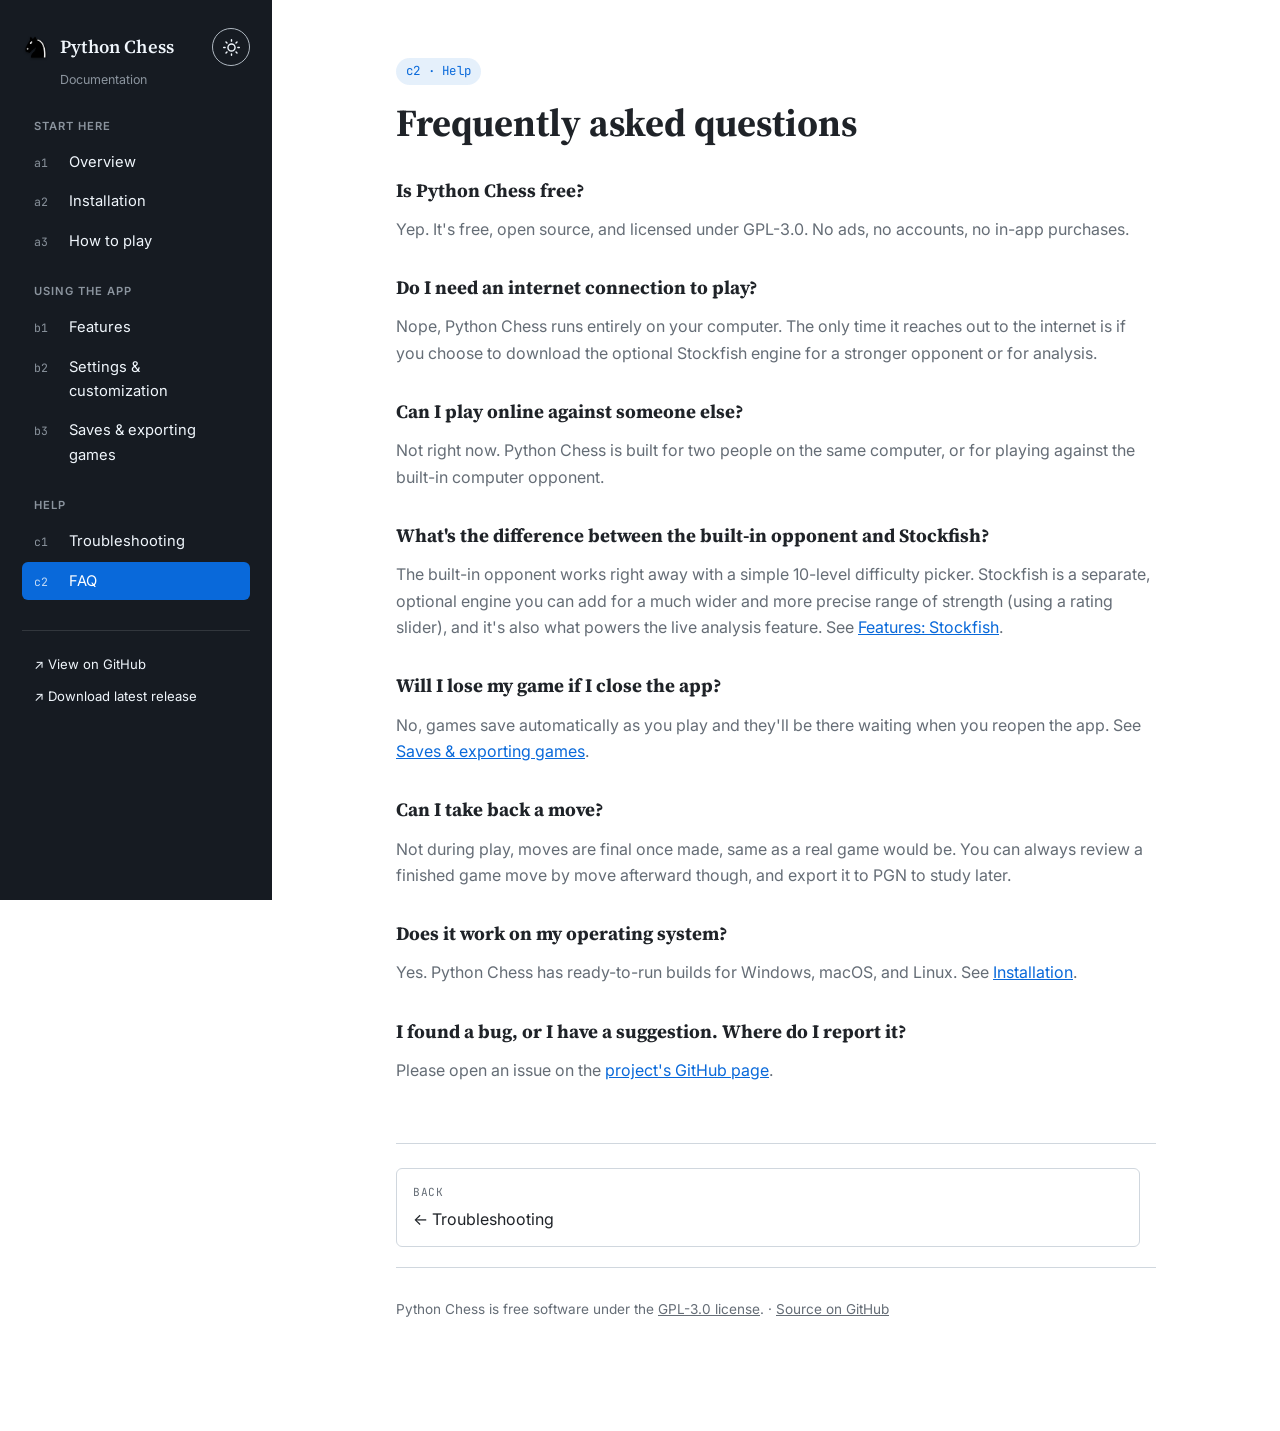
==== docs/faq.html @ 27138389 "Docs" ====
<!DOCTYPE html>
<html lang="en" data-theme="dark">
<head>
<meta charset="UTF-8">
<meta name="viewport" content="width=device-width, initial-scale=1.0">
<title>FAQ - Python Chess Docs</title>
<meta name="description" content="Frequently asked questions about Python Chess.">
<link rel="icon" id="favicon" type="image/png" href="assets/imgs/w_knight.png">
<link rel="preconnect" href="https://fonts.googleapis.com">
<link href="https://fonts.googleapis.com/css2?family=Source+Serif+4:wght@500;600;700&family=Inter:wght@400;500;600;700&family=JetBrains+Mono:wght@400;500&display=swap" rel="stylesheet">
<link rel="stylesheet" href="assets/style.css">
<script>
  (function () {
    try {
      var stored = localStorage.getItem('theme');
      var theme = stored === 'light' || stored === 'dark'
        ? stored
        : (window.matchMedia('(prefers-color-scheme: light)').matches ? 'light' : 'dark');
      document.documentElement.setAttribute('data-theme', theme);
    } catch (e) {}
  })();
</script>
</head>
<body>

<a class="skip-link" href="#main">Skip to content</a>

<div class="topbar">
  <a class="brand" href="index.html"><img class="knight-icon" src="assets/imgs/w_knight.png" alt=""> Python Chess</a>
  <div class="topbar-right">
    <button class="theme-toggle" id="theme-toggle-mobile" type="button" aria-label="Switch to light theme" title="Toggle colour theme">
      <svg class="icon-sun" viewBox="0 0 24 24" fill="none" stroke="currentColor" stroke-width="2" stroke-linecap="round" stroke-linejoin="round" aria-hidden="true" focusable="false"><circle cx="12" cy="12" r="5"></circle><line x1="12" y1="1" x2="12" y2="3"></line><line x1="12" y1="21" x2="12" y2="23"></line><line x1="4.22" y1="4.22" x2="5.64" y2="5.64"></line><line x1="18.36" y1="18.36" x2="19.78" y2="19.78"></line><line x1="1" y1="12" x2="3" y2="12"></line><line x1="21" y1="12" x2="23" y2="12"></line><line x1="4.22" y1="19.78" x2="5.64" y2="18.36"></line><line x1="18.36" y1="5.64" x2="19.78" y2="4.22"></line></svg>
      <svg class="icon-moon" viewBox="0 0 24 24" fill="none" stroke="currentColor" stroke-width="2" stroke-linecap="round" stroke-linejoin="round" aria-hidden="true" focusable="false"><path d="M21 12.79A9 9 0 1 1 11.21 3 7 7 0 0 0 21 12.79z"></path></svg>
    </button>
    <button class="nav-toggle" aria-expanded="false" aria-label="Toggle navigation">Menu</button>
  </div>
</div>

<div class="shell">
  <aside class="sidebar">
    <div class="brand-row">
      <a class="brand" href="index.html">
        <img class="knight-icon" src="assets/imgs/w_knight.png" alt="">
        <span class="brand-name">Python Chess</span>
      </a>
      <button class="theme-toggle" id="theme-toggle" type="button" aria-label="Switch to light theme" title="Toggle colour theme">
        <svg class="icon-sun" viewBox="0 0 24 24" fill="none" stroke="currentColor" stroke-width="2" stroke-linecap="round" stroke-linejoin="round" aria-hidden="true" focusable="false"><circle cx="12" cy="12" r="5"></circle><line x1="12" y1="1" x2="12" y2="3"></line><line x1="12" y1="21" x2="12" y2="23"></line><line x1="4.22" y1="4.22" x2="5.64" y2="5.64"></line><line x1="18.36" y1="18.36" x2="19.78" y2="19.78"></line><line x1="1" y1="12" x2="3" y2="12"></line><line x1="21" y1="12" x2="23" y2="12"></line><line x1="4.22" y1="19.78" x2="5.64" y2="18.36"></line><line x1="18.36" y1="5.64" x2="19.78" y2="4.22"></line></svg>
        <svg class="icon-moon" viewBox="0 0 24 24" fill="none" stroke="currentColor" stroke-width="2" stroke-linecap="round" stroke-linejoin="round" aria-hidden="true" focusable="false"><path d="M21 12.79A9 9 0 1 1 11.21 3 7 7 0 0 0 21 12.79z"></path></svg>
      </button>
    </div>
    <p class="tagline">Documentation</p>

    <nav aria-label="Documentation">
      <div class="nav-group">
        <p class="nav-group-label">Start here</p>
        <ul>
          <li><a href="index.html"><span class="sq">a1</span>Overview</a></li>
          <li><a href="installation.html"><span class="sq">a2</span>Installation</a></li>
          <li><a href="how-to-play.html"><span class="sq">a3</span>How to play</a></li>
        </ul>
      </div>
      <div class="nav-group">
        <p class="nav-group-label">Using the app</p>
        <ul>
          <li><a href="features.html"><span class="sq">b1</span>Features</a></li>
          <li><a href="settings.html"><span class="sq">b2</span>Settings &amp; customization</a></li>
          <li><a href="saves-and-export.html"><span class="sq">b3</span>Saves &amp; exporting games</a></li>
        </ul>
      </div>
      <div class="nav-group">
        <p class="nav-group-label">Help</p>
        <ul>
          <li><a href="troubleshooting.html"><span class="sq">c1</span>Troubleshooting</a></li>
          <li><a href="faq.html"><span class="sq">c2</span>FAQ</a></li>
        </ul>
      </div>
    </nav>

    <div class="sidebar-footer">
      <a href="https://github.com/bottledpepsi/Python-Chess">↗ View on GitHub</a>
      <a href="https://github.com/bottledpepsi/Python-Chess/releases">↗ Download latest release</a>
    </div>
  </aside>

  <main id="main">
    <div class="content">

      <span class="eyebrow">c2 · Help</span>
      <h1>Frequently asked questions</h1>

      <h3>Is Python Chess free?</h3>
      <p>Yep. It's free, open source, and licensed under GPL-3.0. No ads, no accounts, no in-app purchases.</p>

      <h3>Do I need an internet connection to play?</h3>
      <p>Nope, Python Chess runs entirely on your computer. The only time it reaches out to the internet is if you choose to download the optional Stockfish engine for a stronger opponent or for analysis.</p>

      <h3>Can I play online against someone else?</h3>
      <p>Not right now. Python Chess is built for two people on the same computer, or for playing against the built-in computer opponent.</p>

      <h3>What's the difference between the built-in opponent and Stockfish?</h3>
      <p>The built-in opponent works right away with a simple 10-level difficulty picker. Stockfish is a separate, optional engine you can add for a much wider and more precise range of strength (using a rating slider), and it's also what powers the live analysis feature. See <a href="features.html#stockfish">Features: Stockfish</a>.</p>

      <h3>Will I lose my game if I close the app?</h3>
      <p>No, games save automatically as you play and they'll be there waiting when you reopen the app. See <a href="saves-and-export.html">Saves &amp; exporting games</a>.</p>

      <h3>Can I take back a move?</h3>
      <p>Not during play, moves are final once made, same as a real game would be. You can always review a finished game move by move afterward though, and export it to PGN to study later.</p>

      <h3>Does it work on my operating system?</h3>
      <p>Yes. Python Chess has ready-to-run builds for Windows, macOS, and Linux. See <a href="installation.html">Installation</a>.</p>

      <h3>I found a bug, or I have a suggestion. Where do I report it?</h3>
      <p>Please open an issue on the <a href="https://github.com/bottledpepsi/Python-Chess/issues">project's GitHub page</a>.</p>

      <div class="page-nav">
        <a class="prev" href="troubleshooting.html">
          <span class="dir">Back</span>
          ← Troubleshooting
        </a>
        <span></span>
      </div>

    </div>
    <div class="site-footer">
      Python Chess is free software under the <a href="https://github.com/bottledpepsi/Python-Chess/blob/main/LICENSE">GPL-3.0 license</a>. ·
      <a href="https://github.com/bottledpepsi/Python-Chess">Source on GitHub</a>
    </div>
  </main>
</div>

<script src="assets/theme.js"></script>
</body>
</html>
---- docs/assets/style.css ----
/* Python Chess Documentation
   Theme system copied from bottledpepsi.github.io: two palettes swapped via
   [data-theme] on <html>, cross-faded by CSS transitions (never by JS).
   Layout still borrows the sidebar-and-content shape of docs sites like
   Just the Docs, but colours now ride on the same tokens as the homepage.
*/

:root,
[data-theme="dark"] {
  --bg: #0d1117;
  --bg-secondary: #161b22;
  --bg-card: #161b22;
  --bg-card-hover: #1f2937;
  --text: #f0f6fc;
  --text-muted: #8b949e;
  --accent: #58a6ff;
  --accent-soft: rgba(88, 166, 255, 0.15);
  --border: #30363d;
  --border-hover: #484f58;
  --rook: #f85149;
  --rook-soft: rgba(248, 81, 73, 0.12);
  --gold: #e3b341;
  --glow: rgba(88, 166, 255, 0.4);

  --sidebar-bg: #010409;
  --sidebar-text: #c9d1d9;
  --sidebar-text-muted: #7d8590;
  --sidebar-active-bg: var(--accent);
  --sidebar-active-text: #0d1117;

  --theme-duration: 0.4s;
  --theme-easing: cubic-bezier(0.4, 0, 0.2, 1);
  --interact-duration: 0.25s;
}

[data-theme="light"] {
  --bg: #ffffff;
  --bg-secondary: #f6f8fa;
  --bg-card: #ffffff;
  --bg-card-hover: #f6f8fa;
  --text: #1f2328;
  --text-muted: #656d76;
  --accent: #0969da;
  --accent-soft: rgba(9, 105, 218, 0.1);
  --border: #d0d7de;
  --border-hover: #afb8c1;
  --rook: #cf222e;
  --rook-soft: rgba(207, 34, 46, 0.08);
  --gold: #9a6700;
  --glow: rgba(9, 105, 218, 0.3);

  --sidebar-bg: #161b22;
  --sidebar-text: #f0f6fc;
  --sidebar-text-muted: #8b949e;
  --sidebar-active-bg: var(--accent);
  --sidebar-active-text: #ffffff;
}

:root {
  --font-display: "Source Serif 4", "Iowan Old Style", Georgia, serif;
  --font-body: "Inter", -apple-system, BlinkMacSystemFont, "Segoe UI", sans-serif;
  --font-mono: "JetBrains Mono", ui-monospace, "SF Mono", Menlo, Consolas, monospace;

  --radius: 6px;
  --sidebar-w: 272px;
  --content-max: 760px;
}

* { box-sizing: border-box; }

html {
  scroll-behavior: smooth;
  color-scheme: dark;
}
[data-theme="light"] html,
html[data-theme="light"] {
  color-scheme: light;
}

body {
  margin: 0;
  background: var(--bg);
  color: var(--text);
  font-family: var(--font-body);
  font-size: 16px;
  line-height: 1.65;
  -webkit-font-smoothing: antialiased;
  -moz-osx-font-smoothing: grayscale;
  transition:
    background-color var(--theme-duration) var(--theme-easing),
    color var(--theme-duration) var(--theme-easing);
}

/* ---------- Skip link / accessibility ---------- */
.skip-link {
  position: absolute;
  left: -9999px;
  top: 0;
  background: var(--text);
  color: var(--bg);
  padding: 10px 16px;
  z-index: 200;
  border-radius: 0 0 var(--radius) 0;
}
.skip-link:focus {
  left: 0;
}

a:focus-visible,
button:focus-visible,
input:focus-visible,
summary:focus-visible {
  outline: 2px solid var(--accent);
  outline-offset: 2px;
}

/* ---------- Top bar (mobile) ---------- */
.topbar {
  display: none;
  position: sticky;
  top: 0;
  z-index: 100;
  align-items: center;
  justify-content: space-between;
  background: var(--sidebar-bg);
  color: var(--sidebar-text);
  padding: 14px 18px;
  transition: background-color var(--theme-duration) var(--theme-easing);
}
.topbar .brand {
  display: flex;
  align-items: center;
  gap: 10px;
  color: var(--sidebar-text);
  text-decoration: none;
  font-family: var(--font-display);
  font-weight: 600;
  font-size: 1.05rem;
}
.topbar .brand img { width: 24px; height: 24px; }
.topbar-right { display: flex; align-items: center; gap: 10px; }
.nav-toggle {
  background: none;
  border: 1px solid var(--sidebar-text);
  color: var(--sidebar-text);
  border-radius: var(--radius);
  padding: 6px 10px;
  font-size: 0.9rem;
  font-family: var(--font-body);
  cursor: pointer;
}

/* ---------- Layout shell ---------- */
.shell {
  display: grid;
  grid-template-columns: var(--sidebar-w) minmax(0, 1fr);
  min-height: 100vh;
}

/* ---------- Sidebar ---------- */
.sidebar {
  background: var(--sidebar-bg);
  color: var(--sidebar-text);
  padding: 28px 22px 40px;
  position: sticky;
  top: 0;
  height: 100vh;
  overflow-y: auto;
  transition: background-color var(--theme-duration) var(--theme-easing);
}

.sidebar .brand-row {
  display: flex;
  align-items: center;
  justify-content: space-between;
  gap: 10px;
  margin-bottom: 4px;
}
.sidebar .brand {
  display: flex;
  align-items: center;
  gap: 10px;
  text-decoration: none;
  color: var(--sidebar-text);
}
.sidebar .brand img {
  width: 28px;
  height: 28px;
  filter: drop-shadow(0 1px 1px rgba(0,0,0,.4));
}
.sidebar .brand-name {
  font-family: var(--font-display);
  font-weight: 600;
  font-size: 1.15rem;
  letter-spacing: 0.01em;
}
.sidebar .tagline {
  font-size: 0.78rem;
  color: var(--sidebar-text-muted);
  margin: 2px 0 26px 38px;
}

.sidebar nav { margin-top: 8px; }

.nav-group {
  margin-bottom: 22px;
}
.nav-group-label {
  font-size: 0.7rem;
  text-transform: uppercase;
  letter-spacing: 0.09em;
  color: var(--sidebar-text-muted);
  font-weight: 600;
  margin: 0 0 8px 12px;
}
.nav-group ul {
  list-style: none;
  margin: 0;
  padding: 0;
}
.nav-group li { margin: 1px 0; }

.nav-group a {
  display: flex;
  align-items: baseline;
  gap: 9px;
  text-decoration: none;
  color: var(--sidebar-text);
  padding: 7px 12px;
  border-radius: var(--radius);
  font-size: 0.92rem;
  transition: background-color .12s ease, color .12s ease;
}
.nav-group a:hover {
  background: rgba(255,255,255,0.08);
}
.nav-group a .sq {
  font-family: var(--font-mono);
  font-size: 0.72rem;
  color: var(--sidebar-text-muted);
  min-width: 26px;
}
.nav-group a.active {
  background: var(--sidebar-active-bg);
  color: var(--sidebar-active-text);
}
.nav-group a.active .sq { color: var(--sidebar-active-text); opacity: 0.75; }

.sidebar-footer {
  margin-top: 30px;
  padding-top: 18px;
  border-top: 1px solid rgba(255,255,255,0.12);
  font-size: 0.82rem;
}
.sidebar-footer a {
  color: var(--sidebar-text);
  display: block;
  padding: 5px 12px;
  text-decoration: none;
  border-radius: var(--radius);
}
.sidebar-footer a:hover { background: rgba(255,255,255,0.08); }

/* ---------- Theme toggle (icons + transitions copied from the homepage) ---------- */
.theme-toggle {
  width: 38px;
  height: 38px;
  border-radius: 50%;
  border: 1px solid var(--border-hover);
  background: transparent;
  color: var(--sidebar-text);
  cursor: pointer;
  display: flex;
  align-items: center;
  justify-content: center;
  flex-shrink: 0;
  position: relative;
  transition:
    background-color var(--theme-duration) var(--theme-easing),
    border-color var(--theme-duration) var(--theme-easing),
    color var(--theme-duration) var(--theme-easing),
    transform var(--interact-duration) var(--theme-easing),
    box-shadow var(--interact-duration) var(--theme-easing);
}
.theme-toggle:hover {
  border-color: var(--accent);
  transform: scale(1.05);
  box-shadow: 0 0 16px var(--glow);
}
.theme-toggle:active { transform: scale(0.95); }
.theme-toggle svg {
  width: 17px;
  height: 17px;
  position: absolute;
  transition: opacity 0.3s var(--theme-easing), transform 0.3s var(--theme-easing);
}
.icon-sun { opacity: 0; transform: rotate(-90deg) scale(0.5); }
.icon-moon { opacity: 1; transform: rotate(0deg) scale(1); }
[data-theme="light"] .icon-sun { opacity: 1; transform: rotate(0deg) scale(1); }
[data-theme="light"] .icon-moon { opacity: 0; transform: rotate(90deg) scale(0.5); }

/* ---------- Main content ---------- */
main {
  padding: 56px 48px 100px;
  min-width: 0;
}
.content {
  max-width: var(--content-max);
  margin: 0 auto;
}

.eyebrow {
  font-family: var(--font-mono);
  font-size: 0.78rem;
  color: var(--accent);
  background: var(--accent-soft);
  display: inline-block;
  padding: 3px 10px;
  border-radius: 20px;
  margin-bottom: 16px;
  letter-spacing: 0.02em;
  transition: background-color var(--theme-duration) var(--theme-easing);
}

h1 {
  font-family: var(--font-display);
  font-size: 2.4rem;
  line-height: 1.15;
  margin: 0 0 14px;
  color: var(--text);
}
h2 {
  font-family: var(--font-display);
  font-size: 1.55rem;
  margin: 46px 0 14px;
  padding-top: 18px;
  border-top: 1px solid var(--border);
  color: var(--text);
  transition: border-color var(--theme-duration) var(--theme-easing);
}
h2:first-of-type { border-top: none; padding-top: 0; }
h3 {
  font-family: var(--font-display);
  font-size: 1.18rem;
  margin: 30px 0 10px;
  color: var(--text);
}
p { margin: 0 0 16px; color: var(--text-muted); }
.lede {
  font-size: 1.2rem;
  color: var(--text-muted);
  font-family: var(--font-display);
  line-height: 1.55;
}

a { color: var(--accent); transition: color var(--theme-duration) var(--theme-easing); }
a:hover { color: var(--rook); }

ul, ol {
  color: var(--text-muted);
  padding-left: 1.3em;
}
li { margin-bottom: 8px; }

strong { color: var(--text); }

code {
  font-family: var(--font-mono);
  background: var(--bg-secondary);
  border: 1px solid var(--border);
  padding: 1px 6px;
  border-radius: 4px;
  font-size: 0.88em;
  color: var(--text);
  transition: background-color var(--theme-duration) var(--theme-easing), border-color var(--theme-duration) var(--theme-easing);
}
pre {
  background: var(--sidebar-bg);
  color: #e6edf3;
  padding: 16px 18px;
  border-radius: var(--radius);
  overflow-x: auto;
  font-family: var(--font-mono);
  font-size: 0.86rem;
  line-height: 1.6;
  margin: 0 0 20px;
  transition: background-color var(--theme-duration) var(--theme-easing);
}
pre code {
  background: none;
  border: none;
  padding: 0;
  color: inherit;
}

hr {
  border: none;
  border-top: 1px solid var(--border);
  margin: 40px 0;
}

/* ---------- Callouts ---------- */
.callout {
  border: 1px solid var(--border);
  background: var(--bg-secondary);
  border-left: 4px solid var(--accent);
  border-radius: 0 var(--radius) var(--radius) 0;
  padding: 14px 18px;
  margin: 20px 0;
  transition: background-color var(--theme-duration) var(--theme-easing), border-color var(--theme-duration) var(--theme-easing);
}
.callout p:last-child { margin-bottom: 0; }
.callout.tip { border-left-color: var(--accent); }
.callout.warn { border-left-color: var(--rook); background: var(--rook-soft); }
.callout-label {
  font-family: var(--font-mono);
  font-size: 0.72rem;
  text-transform: uppercase;
  letter-spacing: 0.08em;
  color: var(--accent);
  display: block;
  margin-bottom: 6px;
}
.callout.warn .callout-label { color: var(--rook); }

/* ---------- Cards (home page) ---------- */
.card-grid {
  display: grid;
  grid-template-columns: repeat(2, 1fr);
  gap: 16px;
  margin: 28px 0 10px;
}
.card {
  border: 1px solid var(--border);
  background: var(--bg-card);
  border-radius: var(--radius);
  padding: 20px 22px;
  text-decoration: none;
  display: block;
  transition: border-color .12s ease, transform .12s ease, background-color var(--theme-duration) var(--theme-easing);
}
.card:hover {
  border-color: var(--accent);
  transform: translateY(-2px);
  background: var(--bg-card-hover);
}
.card .sq {
  font-family: var(--font-mono);
  font-size: 0.75rem;
  color: var(--gold);
  display: block;
  margin-bottom: 8px;
}
.card h3 {
  margin: 0 0 6px;
  font-size: 1.08rem;
  color: var(--text);
}
.card p {
  margin: 0;
  font-size: 0.92rem;
  color: var(--text-muted);
}

/* ---------- Buttons ---------- */
.btn {
  display: inline-flex;
  align-items: center;
  gap: 8px;
  padding: 11px 20px;
  border-radius: var(--radius);
  text-decoration: none;
  font-weight: 600;
  font-size: 0.95rem;
  border: 1px solid transparent;
  transition: background-color var(--interact-duration) var(--theme-easing), border-color var(--interact-duration) var(--theme-easing), box-shadow var(--interact-duration) var(--theme-easing);
}
.btn-primary {
  background: var(--accent);
  color: #ffffff;
}
.btn-primary:hover { box-shadow: 0 0 16px var(--glow); color: #fff; }
.btn-ghost {
  border-color: var(--border);
  color: var(--text);
  background: var(--bg-card);
}
.btn-ghost:hover { border-color: var(--accent); color: var(--text); }
.btn-row { display: flex; gap: 12px; flex-wrap: wrap; margin: 24px 0; }

/* ---------- Hero (home) ---------- */
.hero {
  position: relative;
  margin: -8px 0 40px;
  padding-bottom: 8px;
}
.board-strip {
  display: grid;
  grid-template-columns: repeat(8, 1fr);
  height: 10px;
  border-radius: 3px;
  overflow: hidden;
  margin: 0 0 28px;
}
.board-strip span:nth-child(odd) { background: var(--text); transition: background-color var(--theme-duration) var(--theme-easing); }
.board-strip span:nth-child(even) { background: var(--accent); transition: background-color var(--theme-duration) var(--theme-easing); }

/* ---------- Table ---------- */
table {
  width: 100%;
  border-collapse: collapse;
  margin: 10px 0 26px;
  font-size: 0.94rem;
}
th, td {
  text-align: left;
  padding: 9px 12px;
  border-bottom: 1px solid var(--border);
}
th {
  font-family: var(--font-mono);
  font-size: 0.75rem;
  text-transform: uppercase;
  letter-spacing: 0.06em;
  color: var(--text-muted);
  border-bottom: 2px solid var(--text);
}
tr:hover td { background: var(--bg-secondary); }

/* ---------- Feature list ---------- */
.feat {
  border-top: 1px solid var(--border);
  padding: 20px 0;
}
.feat:first-of-type { border-top: none; }
.feat-head {
  display: flex;
  align-items: baseline;
  gap: 12px;
  margin-bottom: 6px;
}
.feat-head .sq {
  font-family: var(--font-mono);
  color: var(--gold);
  font-size: 0.85rem;
}
.feat-head h3 { margin: 0; }

/* ---------- Page nav (prev/next) ---------- */
.page-nav {
  display: flex;
  justify-content: space-between;
  gap: 16px;
  margin-top: 60px;
  padding-top: 24px;
  border-top: 1px solid var(--border);
}
.page-nav a {
  flex: 1;
  border: 1px solid var(--border);
  border-radius: var(--radius);
  padding: 14px 16px;
  text-decoration: none;
  color: var(--text);
}
.page-nav a:hover { border-color: var(--accent); }
.page-nav .dir {
  display: block;
  font-family: var(--font-mono);
  font-size: 0.7rem;
  color: var(--text-muted);
  text-transform: uppercase;
  letter-spacing: 0.06em;
  margin-bottom: 4px;
}
.page-nav .next { text-align: right; }

/* ---------- Footer ---------- */
.site-footer {
  max-width: var(--content-max);
  margin: 0 auto;
  padding: 30px 0 10px;
  font-size: 0.85rem;
  color: var(--text-muted);
  border-top: 1px solid var(--border);
  margin-top: 20px;
}
.site-footer a { color: var(--text-muted); }

/* ---------- Reduced motion ---------- */
@media (prefers-reduced-motion: reduce) {
  *, *::before, *::after {
    animation-duration: 0.01ms !important;
    animation-iteration-count: 1 !important;
    transition-duration: 0.01ms !important;
  }
}

/* ---------- Responsive ---------- */
@media (max-width: 900px) {
  .shell {
    grid-template-columns: 1fr;
  }
  .topbar { display: flex; }
  .sidebar {
    position: fixed;
    left: 0;
    top: 57px;
    width: min(84vw, 320px);
    height: calc(100vh - 57px);
    transform: translateX(-100%);
    transition: transform .18s ease;
    z-index: 90;
    box-shadow: 4px 0 24px rgba(0,0,0,0.35);
  }
  .sidebar.open { transform: translateX(0); }
  main { padding: 32px 20px 80px; }
  h1 { font-size: 1.9rem; }
  .card-grid { grid-template-columns: 1fr; }
}
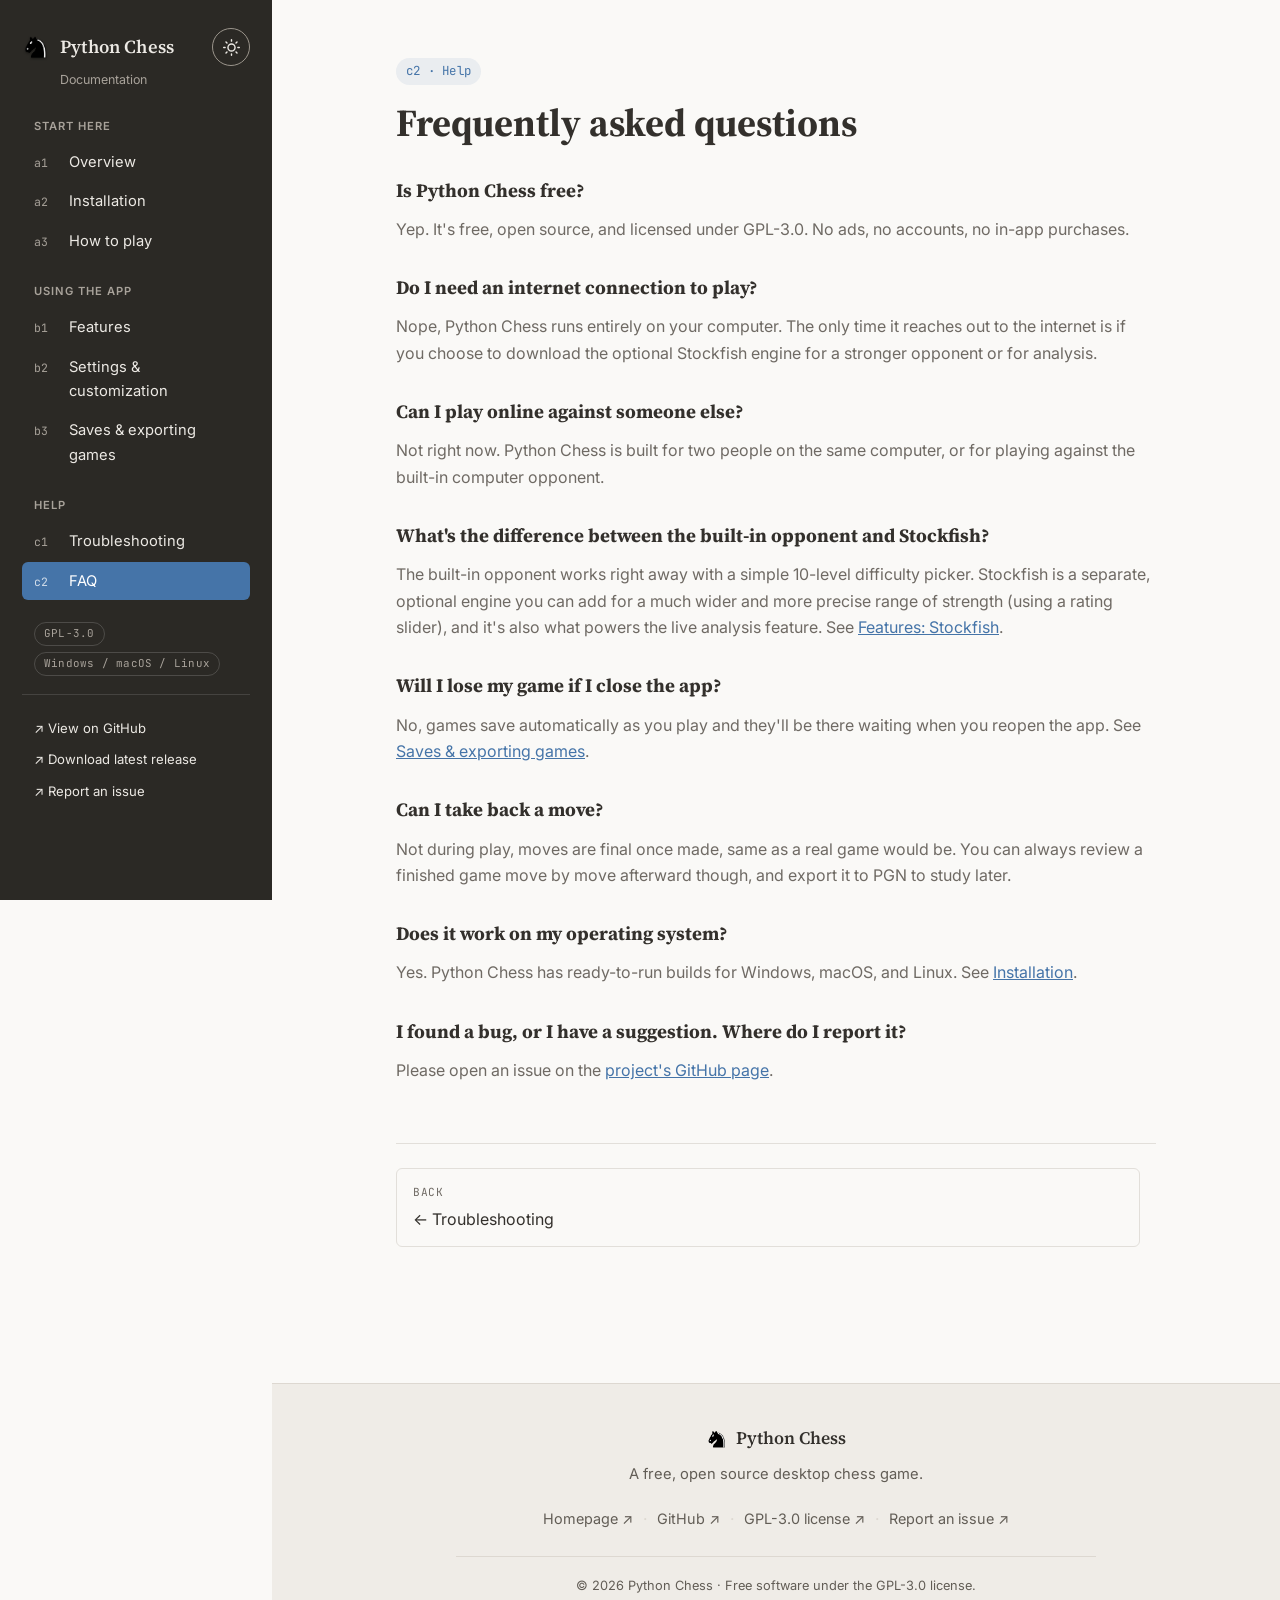
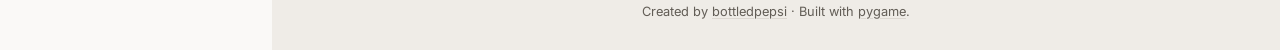
==== commit e9cc6e79: "Rework footer" ====
--- a/docs/faq.html
+++ b/docs/faq.html
@@ -76,9 +76,14 @@
       </div>
     </nav>
 
+    <div class="sidebar-meta">
+      <span class="sidebar-badge">GPL-3.0</span>
+      <span class="sidebar-badge">Windows / macOS / Linux</span>
+    </div>
     <div class="sidebar-footer">
       <a href="https://github.com/bottledpepsi/Python-Chess">↗ View on GitHub</a>
       <a href="https://github.com/bottledpepsi/Python-Chess/releases">↗ Download latest release</a>
+      <a href="https://github.com/bottledpepsi/Python-Chess/issues">↗ Report an issue</a>
     </div>
   </aside>
 
@@ -121,13 +126,11 @@
       </div>
 
     </div>
-    <div class="site-footer">
-      Python Chess is free software under the <a href="https://github.com/bottledpepsi/Python-Chess/blob/main/LICENSE">GPL-3.0 license</a>. ·
-      <a href="https://github.com/bottledpepsi/Python-Chess">Source on GitHub</a>
-    </div>
+    <div id="site-footer-slot"></div>
   </main>
 </div>
 
+<script src="assets/footer.js"></script>
 <script src="assets/theme.js"></script>
 </body>
 </html>
--- a/docs/assets/style.css
+++ b/docs/assets/style.css
@@ -7,26 +7,42 @@
 
 :root,
 [data-theme="dark"] {
-  --bg: #0d1117;
-  --bg-secondary: #161b22;
-  --bg-card: #161b22;
-  --bg-card-hover: #1f2937;
-  --text: #f0f6fc;
-  --text-muted: #8b949e;
-  --accent: #58a6ff;
-  --accent-soft: rgba(88, 166, 255, 0.15);
-  --border: #30363d;
-  --border-hover: #484f58;
-  --rook: #f85149;
-  --rook-soft: rgba(248, 81, 73, 0.12);
-  --gold: #e3b341;
-  --glow: rgba(88, 166, 255, 0.4);
-
-  --sidebar-bg: #010409;
-  --sidebar-text: #c9d1d9;
-  --sidebar-text-muted: #7d8590;
+  /* Softer, slightly warmer dark palette - less saturated than a pure
+     GitHub-style near-black, easier on the eyes for long reading sessions. */
+  --bg: #14181f;
+  --bg-secondary: #1b212b;
+  --bg-card: #1b212b;
+  --bg-card-hover: #232a35;
+  --text: #e6e9ef;
+  --text-muted: #99a1ae;
+  --accent: #7aa8e0;
+  --accent-soft: rgba(122, 168, 224, 0.14);
+  /* accent is tuned for text/links on a dark page background (7.5:1).
+     Filled surfaces (buttons) need a darker shade so white text on top
+     still clears 4.5:1 - accent itself only manages 2.5:1 there. */
+  --accent-emphasis: #3d6fb4;
+  --border: #2a313d;
+  --border-hover: #3d4552;
+  /* Resting-state border for standalone controls like the theme toggle.
+     border-hover only manages 2.3:1 against the page background, which
+     falls short of the 3:1 WCAG wants for a UI component's visible edge
+     at rest, so this is a slightly lighter grey in the same family. */
+  --control-border: #5b6472;
+  --rook: #e08585;
+  --rook-soft: rgba(224, 133, 133, 0.12);
+  --gold: #d9b877;
+  --glow: rgba(122, 168, 224, 0.35);
+
+  --sidebar-bg: #10141a;
+  --sidebar-text: #c7cdd6;
+  --sidebar-text-muted: #7c8492;
   --sidebar-active-bg: var(--accent);
-  --sidebar-active-text: #0d1117;
+  --sidebar-active-text: #14181f;
+
+  --footer-bg: #1b212b;
+  --footer-text: #a6adb8;
+  --footer-heading: #dfe3e9;
+  --footer-border: #2a313d;
 
   --theme-duration: 0.4s;
   --theme-easing: cubic-bezier(0.4, 0, 0.2, 1);
@@ -34,26 +50,38 @@
 }
 
 [data-theme="light"] {
-  --bg: #ffffff;
-  --bg-secondary: #f6f8fa;
+  /* Softer light palette - warm off-white instead of stark white, muted
+     ink instead of near-black, gentler blue accent. */
+  --bg: #faf9f7;
+  --bg-secondary: #f1efec;
   --bg-card: #ffffff;
-  --bg-card-hover: #f6f8fa;
-  --text: #1f2328;
-  --text-muted: #656d76;
-  --accent: #0969da;
-  --accent-soft: rgba(9, 105, 218, 0.1);
-  --border: #d0d7de;
-  --border-hover: #afb8c1;
-  --rook: #cf222e;
-  --rook-soft: rgba(207, 34, 46, 0.08);
-  --gold: #9a6700;
-  --glow: rgba(9, 105, 218, 0.3);
-
-  --sidebar-bg: #161b22;
-  --sidebar-text: #f0f6fc;
-  --sidebar-text-muted: #8b949e;
+  --bg-card-hover: #f5f3f0;
+  --text: #33302c;
+  --text-muted: #6f6a64;
+  --accent: #4574a8;
+  --accent-soft: rgba(69, 116, 168, 0.09);
+  /* Light theme's accent already clears 4.5:1 with white text,
+     so accent-emphasis just matches accent here - kept as a separate
+     token anyway so both themes can be styled through the same variable. */
+  --accent-emphasis: #4574a8;
+  --border: #e2dfda;
+  --border-hover: #c9c4bc;
+  --control-border: #9b958c;
+  --rook: #b8544f;
+  --rook-soft: rgba(184, 84, 79, 0.08);
+  --gold: #93701f;
+  --glow: rgba(69, 116, 168, 0.25);
+
+  --sidebar-bg: #2b2925;
+  --sidebar-text: #ece9e4;
+  --sidebar-text-muted: #a8a29a;
   --sidebar-active-bg: var(--accent);
   --sidebar-active-text: #ffffff;
+
+  --footer-bg: #efece7;
+  --footer-text: #625d56;
+  --footer-heading: #33302c;
+  --footer-border: #ddd8d1;
 }
 
 :root {
@@ -246,8 +274,25 @@
 }
 .nav-group a.active .sq { color: var(--sidebar-active-text); opacity: 0.75; }
 
+.sidebar-meta {
+  display: flex;
+  align-items: center;
+  gap: 6px;
+  flex-wrap: wrap;
+  margin: 4px 12px 0;
+}
+.sidebar-badge {
+  font-family: var(--font-mono);
+  font-size: 0.68rem;
+  color: var(--sidebar-text-muted);
+  border: 1px solid rgba(255,255,255,0.16);
+  border-radius: 20px;
+  padding: 2px 9px;
+  letter-spacing: 0.02em;
+}
+
 .sidebar-footer {
-  margin-top: 30px;
+  margin-top: 18px;
   padding-top: 18px;
   border-top: 1px solid rgba(255,255,255,0.12);
   font-size: 0.82rem;
@@ -266,7 +311,7 @@
   width: 38px;
   height: 38px;
   border-radius: 50%;
-  border: 1px solid var(--border-hover);
+  border: 1px solid var(--control-border);
   background: transparent;
   color: var(--sidebar-text);
   cursor: pointer;
@@ -301,12 +346,18 @@
 
 /* ---------- Main content ---------- */
 main {
-  padding: 56px 48px 100px;
+  padding: 56px 48px 0;
   min-width: 0;
+  display: flex;
+  flex-direction: column;
+  min-height: 100vh;
 }
 .content {
   max-width: var(--content-max);
   margin: 0 auto;
+  padding-bottom: 80px;
+  width: 100%;
+  flex: 1 0 auto;
 }
 
 .eyebrow {
@@ -476,7 +527,7 @@
   transition: background-color var(--interact-duration) var(--theme-easing), border-color var(--interact-duration) var(--theme-easing), box-shadow var(--interact-duration) var(--theme-easing);
 }
 .btn-primary {
-  background: var(--accent);
+  background: var(--accent-emphasis);
   color: #ffffff;
 }
 .btn-primary:hover { box-shadow: 0 0 16px var(--glow); color: #fff; }
@@ -494,16 +545,6 @@
   margin: -8px 0 40px;
   padding-bottom: 8px;
 }
-.board-strip {
-  display: grid;
-  grid-template-columns: repeat(8, 1fr);
-  height: 10px;
-  border-radius: 3px;
-  overflow: hidden;
-  margin: 0 0 28px;
-}
-.board-strip span:nth-child(odd) { background: var(--text); transition: background-color var(--theme-duration) var(--theme-easing); }
-.board-strip span:nth-child(even) { background: var(--accent); transition: background-color var(--theme-duration) var(--theme-easing); }
 
 /* ---------- Table ---------- */
 table {
@@ -576,16 +617,87 @@
 .page-nav .next { text-align: right; }
 
 /* ---------- Footer ---------- */
+/* The footer markup itself lives in assets/footer.js and is injected into
+   <div id="site-footer-slot"> on each page. Styling stays here so the
+   whole site keeps one visual source of truth. */
 .site-footer {
-  max-width: var(--content-max);
+  background: var(--footer-bg);
+  border-top: 1px solid var(--footer-border);
+  margin-top: 56px;
+  text-align: center;
+  /* main has horizontal padding, so pull the footer out to the edges of
+     its own containing block to get a true full-width grey bar rather
+     than one that's indented to match the article padding. */
+  margin-left: -48px;
+  margin-right: -48px;
+  transition: background-color var(--theme-duration) var(--theme-easing),
+    border-color var(--theme-duration) var(--theme-easing);
+}
+
+.site-footer-inner {
+  max-width: 640px;
   margin: 0 auto;
-  padding: 30px 0 10px;
-  font-size: 0.85rem;
-  color: var(--text-muted);
-  border-top: 1px solid var(--border);
-  margin-top: 20px;
-}
-.site-footer a { color: var(--text-muted); }
+  padding: 40px 48px 24px;
+  display: flex;
+  flex-direction: column;
+  align-items: center;
+}
+
+.footer-brand-link {
+  display: inline-flex;
+  align-items: center;
+  gap: 8px;
+  text-decoration: none;
+  color: var(--footer-heading);
+  font-family: var(--font-display);
+  font-weight: 600;
+  font-size: 1.1rem;
+  margin-bottom: 10px;
+}
+.footer-brand-link img { width: 22px; height: 22px; }
+
+.footer-tagline {
+  margin: 0 0 20px;
+  font-size: 0.92rem;
+  color: var(--footer-text);
+  line-height: 1.55;
+  max-width: 46ch;
+}
+
+.footer-links {
+  display: flex;
+  align-items: center;
+  justify-content: center;
+  flex-wrap: wrap;
+  gap: 6px 10px;
+}
+.footer-links a {
+  color: var(--footer-text);
+  text-decoration: none;
+  font-size: 0.9rem;
+}
+.footer-links a:hover { color: var(--accent); }
+.footer-links .footer-dot { color: var(--footer-border); }
+
+.site-footer-bottom {
+  max-width: 640px;
+  margin: 0 auto;
+  padding: 18px 48px 28px;
+  border-top: 1px solid var(--footer-border);
+}
+.site-footer-bottom p {
+  margin: 0 0 4px;
+  font-size: 0.8rem;
+  color: var(--footer-text);
+}
+.site-footer-bottom p:last-child { margin-bottom: 0; }
+.site-footer-bottom a {
+  color: var(--footer-text);
+  text-decoration: underline;
+  text-decoration-color: var(--footer-border);
+  text-underline-offset: 2px;
+}
+.site-footer-bottom a:hover { color: var(--accent); }
 
 /* ---------- Reduced motion ---------- */
 @media (prefers-reduced-motion: reduce) {
@@ -597,6 +709,9 @@
 }
 
 /* ---------- Responsive ---------- */
+
+/* Tablet and below: collapse the sidebar into a slide-out drawer behind
+   the top bar, and start shrinking side padding. */
 @media (max-width: 900px) {
   .shell {
     grid-template-columns: 1fr;
@@ -614,7 +729,71 @@
     box-shadow: 4px 0 24px rgba(0,0,0,0.35);
   }
   .sidebar.open { transform: translateX(0); }
-  main { padding: 32px 20px 80px; }
+
+  /* Dim/blocking overlay behind the open mobile drawer so a tap outside
+     it closes the menu instead of scrolling the page underneath. */
+  .sidebar-overlay {
+    display: none;
+    position: fixed;
+    inset: 57px 0 0 0;
+    background: rgba(0, 0, 0, 0.45);
+    z-index: 85;
+  }
+  .sidebar-overlay.open { display: block; }
+
+  main {
+    padding: 32px 24px 0;
+  }
+  .site-footer {
+    margin-left: -24px;
+    margin-right: -24px;
+  }
+  .site-footer-inner {
+    padding: 32px 24px 24px;
+  }
+  .site-footer-bottom {
+    padding: 16px 24px 24px;
+  }
+
   h1 { font-size: 1.9rem; }
   .card-grid { grid-template-columns: 1fr; }
 }
+
+/* Phones: single-column footer, tighter spacing, larger tap targets. */
+@media (max-width: 560px) {
+  main {
+    padding: 24px 16px 0;
+  }
+  .content {
+    padding-bottom: 56px;
+  }
+  h1 { font-size: 1.6rem; }
+  h2 { font-size: 1.3rem; margin: 36px 0 12px; }
+  .lede { font-size: 1.05rem; }
+
+  .btn-row { flex-direction: column; align-items: stretch; }
+  .btn { justify-content: center; }
+
+  .page-nav {
+    flex-direction: column;
+  }
+  .page-nav .next { text-align: left; }
+
+  table { font-size: 0.86rem; }
+  th, td { padding: 8px 8px; }
+
+  .site-footer {
+    margin-left: -16px;
+    margin-right: -16px;
+  }
+  .site-footer-inner {
+    padding: 28px 16px 20px;
+  }
+  .site-footer-bottom {
+    padding: 14px 16px 20px;
+  }
+
+  .topbar { padding: 12px 14px; }
+  .nav-toggle { padding: 8px 12px; font-size: 0.85rem; }
+  .theme-toggle { width: 40px; height: 40px; }
+}
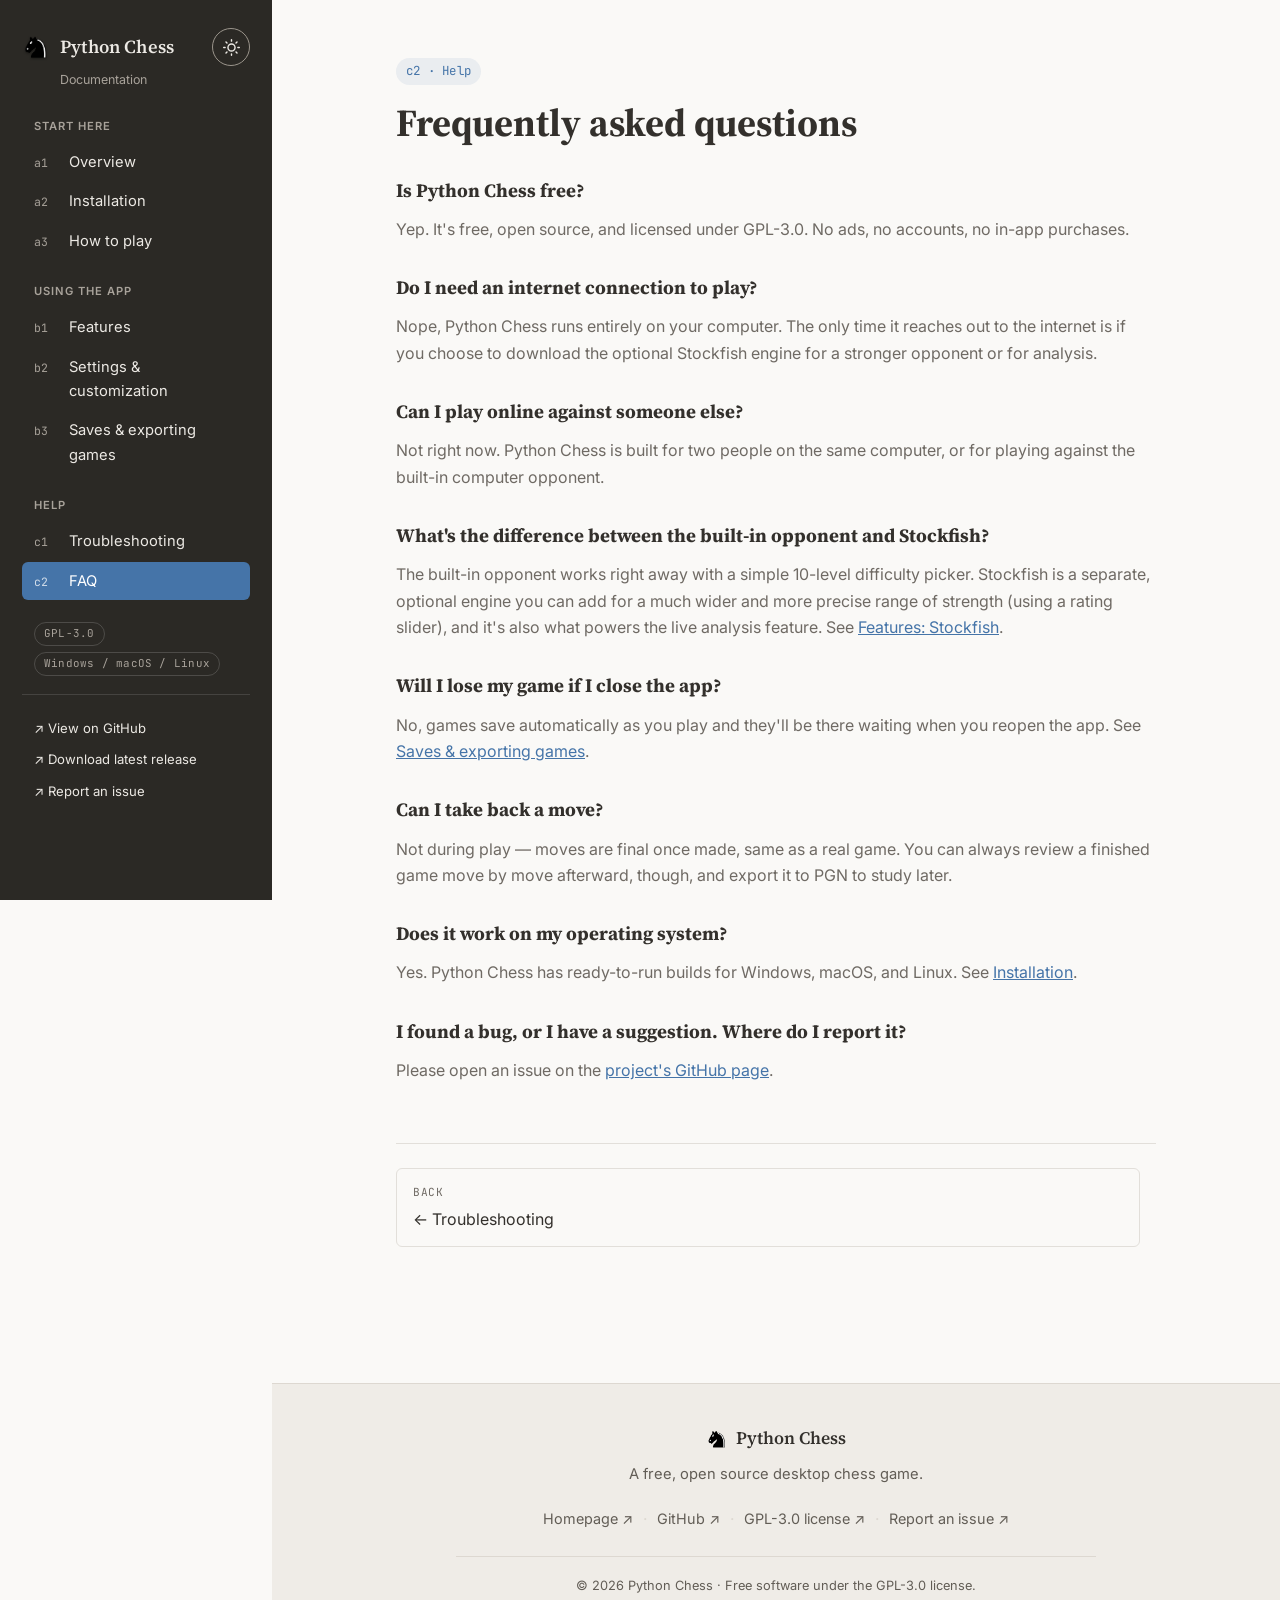
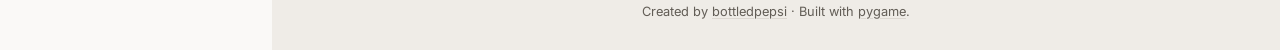
==== commit d6ae4698: "Documentation refining" ====
--- a/docs/faq.html
+++ b/docs/faq.html
@@ -109,7 +109,7 @@
       <p>No, games save automatically as you play and they'll be there waiting when you reopen the app. See <a href="saves-and-export.html">Saves &amp; exporting games</a>.</p>
 
       <h3>Can I take back a move?</h3>
-      <p>Not during play, moves are final once made, same as a real game would be. You can always review a finished game move by move afterward though, and export it to PGN to study later.</p>
+      <p>Not during play — moves are final once made, same as a real game. You can always review a finished game move by move afterward, though, and export it to PGN to study later.</p>
 
       <h3>Does it work on my operating system?</h3>
       <p>Yes. Python Chess has ready-to-run builds for Windows, macOS, and Linux. See <a href="installation.html">Installation</a>.</p>
